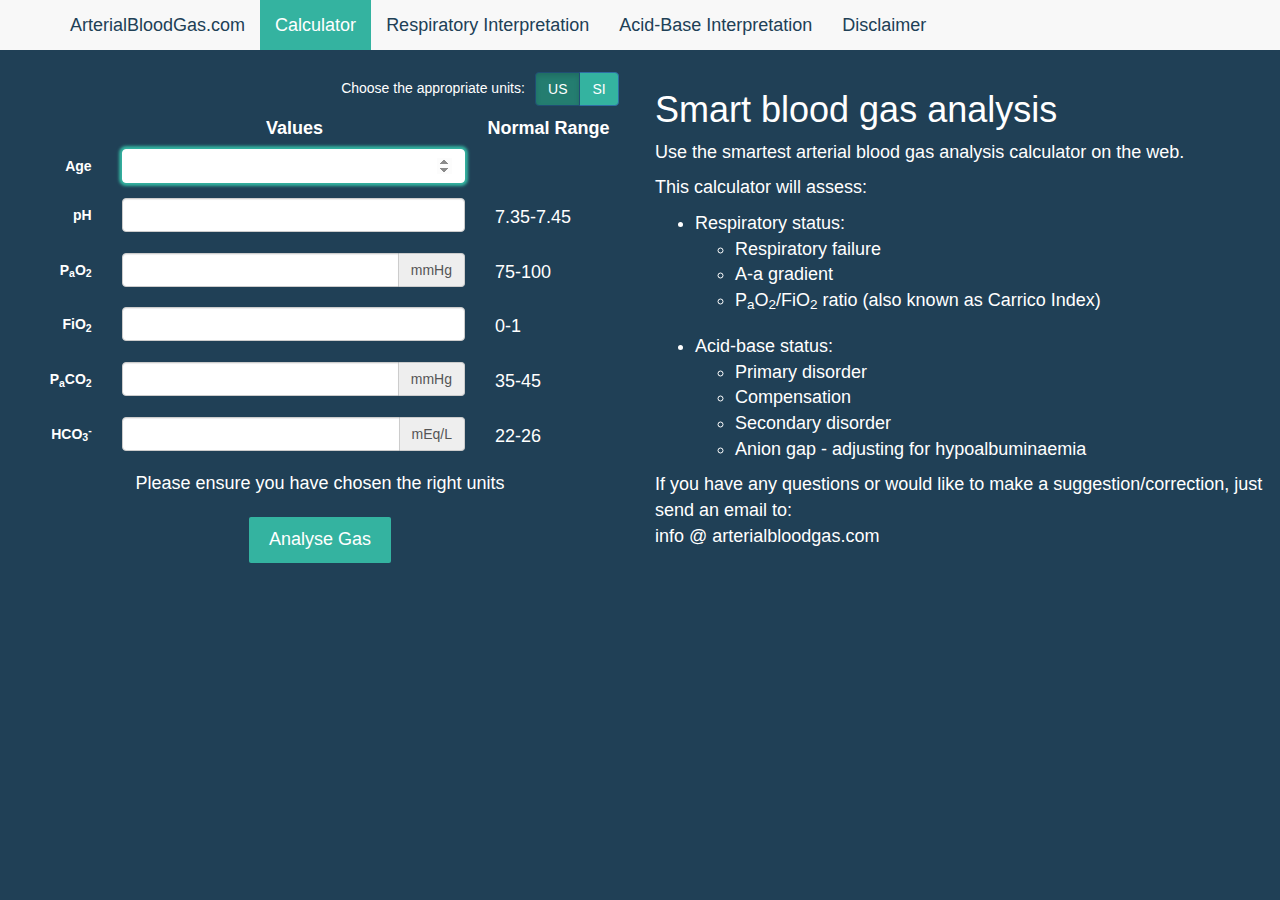
==== abg/index.html @ 32c5a771 "abg01" ====
<!DOCTYPE html>
<html>
	<head>
		<meta charset="utf-8">
		<meta http-equiv="X-UA-Compatible" content="IE=Edge">
		<meta name="viewport" content="device=device-width, initial-scale=1">
		<title>Arterial Blood Gas Calculator</title>
		<meta name="author" content="Matthew Attard">
		<meta name="description" content="The most advanced algorithmic arterial blood gas calculator that can assess respiratory function and acid-base disorders. You will also get suggested aetiologies for each disorder.">
		<meta name="keywords" content="arterial blood gas, blood gas analysis, blood gas">
		<link type="text/css" rel="stylesheet" href="css/bootstrap/css/bootstrap.min.css">
		<link type="text/css" rel="stylesheet" href="css/calculator.css">
		<!--[if lt IE 9]>
			<script src="https://oss.maxcdn.com/html5shiv/3.7.2/html5shiv.min.js"></script>
	      	<script src="https://oss.maxcdn.com/respond/1.4.2/respond.min.js"></script>
		<![endif]-->
	</head>
	<body>
		<header>
			<nav class="navbar navbar-default">
				<div class="container">
				    <div class="navbar-header">
				      	<button type="button" class="navbar-toggle collapsed" data-toggle="collapse" data-target="#navbar-collapse" aria-expanded="false">
					        <span class="sr-only">Toggle navigation</span>
					        <span class="icon-bar"></span>
					        <span class="icon-bar"></span>
					        <span class="icon-bar"></span>
				      	</button>
				      	<span class="navbar-brand">ArterialBloodGas.com</span>
				    </div>
				    <div class="collapse navbar-collapse" id="navbar-collapse">
				      	<ul class="nav navbar-nav">
				        	<li class="active"><a href="index.html">Calculator<span class="sr-only">(current)</span></a></li>
				            <li><a href="respiratoryanalysis.html">Respiratory Interpretation</a></li>
	        				<li><a href="acidbaseanalysis.html">Acid-Base Interpretation</a></li>
				      		<li><a href="disclaimer.html">Disclaimer</a></li>
				      	</ul>
				    </div>
				</div>
			</nav>
		</header>
		<main>
			<div class="mask"></div>
			<div class="container-fluid" id="abgcalc">
				<div class="row">
					<div class="col-sm-6">
						<div class="row" id="units">
							<div class="col-xs'12">
								<span>Choose the appropriate units:</span>
								<div class="btn-group label">
									<button type="button" class="btn btn-primary active US-toggle">US</button>
									<button type="button" class="btn btn-primary SI-toggle">SI</button>
								</div>
							</div>
						</div>
						<form role="form" class="form-horizontal" name="abgcalc">
							<p class="col-xs-2"></p>
							<p class="form-control-static col-xs-7 header text-center">Values</p>
							<p class="form-control-static col-xs-3 header">Normal Range</p>
							<div class="form-group">
								<label for="age" class="col-xs-2 control-label">Age</label>
								<div class="col-xs-7">
									<input type="number" step="1" min="1" class="form-control" id="age" name="age" required>
								</div>
							</div>
							<div class="form-group">
								<label for="pH" class="col-xs-2 control-label">pH</label>
								<div class="col-xs-7">
									<input type="number" step="0.01" min="1" class="form-control" id="pH" name="pH" required>
								</div>
								<p class="form-control-static col-xs-3">7.35-7.45</p>
							</div>
							<div class="form-group">
								<label for="PaO2" class="col-xs-2 control-label">P<sub>a</sub>O<sub>2</sub></label>
								<div class="col-xs-7">
									<div class="input-group">
										<input type="number" min="1" step="0.1" class="form-control" id="PaO2" name="PaO2" required>
										<div class="input-group-addon"><span class="US">mmHg</span><span class="SI">kPa</span></div>
									</div>
								</div>
								<p class="form-control-static col-xs-3 US">75-100</p>
								<p class="form-control-static col-xs-3 SI">11-13</p>
							</div>
							<div class="form-group">
								<label for="FiO2" class="col-xs-2 control-label">FiO<sub>2</sub></label>
								<div class="col-xs-7">
									<input type="number" min="0" max="1" step="0.01" class="form-control" id="FiO2" name="FiO2" required>
								</div>
								<p class="form-control-static col-xs-3">0-1</p>
							</div>
							<div class="form-group">
								<label for="PaCO2" class="col-xs-2 control-label">P<sub>a</sub>CO<sub>2</sub></label>
								<div class="col-xs-7">
									<div class="input-group">
										<input type="number" min="1" step="0.1" class="form-control" id="PaCO2" name="PaCO2">
										<div class="input-group-addon"><span class="US">mmHg</span><span class="SI">kPa</span></div>
									</div>
								</div>
								<p class="form-control-static col-xs-3 US">35-45</p>
								<p class="form-control-static col-xs-3 SI">4.7-6.0</p>
							</div>	
							<div class="form-group">
								<label for="HCO3" class="col-xs-2 control-label">HCO<sub>3</sub><sup>-</sup></label>
								<div class="col-xs-7">
									<div class="input-group">
										<input type="number" min="1" step="0.1" class="form-control" id="HCO3" name="HCO3">
										<div class='input-group-addon'>mEq/L</div>
									</div>
								</div>
								<p class="form-control-static col-xs-3">22-26</p>
							</div>
							<p id="reminder">Please ensure you have chosen the right units</p>
							<input type="submit" value="Analyse Gas">
						</form>
					</div>
					<div class="col-sm-6">
						<h1>Smart blood gas analysis</h1>
						<p>Use the smartest arterial blood gas analysis calculator on the web.</p>
						<p>This calculator will assess:</p>
						<ul>
							<li>Respiratory status:</li>
							<ul>
								<li>Respiratory failure</li>
								<li>A-a gradient</li>
								<li>P<sub>a</sub>O<sub>2</sub>/FiO<sub>2</sub> ratio (also known as Carrico Index)</li>
							</ul>
							<br>
							<li>Acid-base status:</li>
							<ul>
								<li>Primary disorder</li>
								<li>Compensation</li>
								<li>Secondary disorder</li>
								<li>Anion gap - adjusting for hypoalbuminaemia</li>
							</ul>
						</ul>
						<p>If you have any questions or would like to make a suggestion/correction, just send an email to:<br> info @ arterialbloodgas.com</p>
					</div>
				</div>
				<div id="results">
					<div class="aniongap-modal">
						<a href="#" id='closeanion'>&times;</a>
						<h3>Anion Gap Calculator</h3>
						<form role="form" class="form" id="submitanion">
							<div class="row">
								<div class="col-sm-4 col-xs-6">
									<div class="form-group">
		    							<label for="sodium">Na<sup>+</sup></label>
		    							<div class="input-group">
		    								<input type="number" min="1" step="1" value="0" class="form-control" id="sodium" required>
		    								<div class="input-group-addon electrolyte-addon"></div>
		    							</div>
		  							</div>
	  							</div>
	  							<div class="col-sm-4 col-xs-6">
		  							<div class="form-group">
		    							<label for="chloride">Cl<sup>-</sup></label>
		    							<div class="input-group">
		    								<input type="number" min="1" step="1" value="0" class="form-control" id="chloride" required>
		    								<div class="input-group-addon electrolyte-addon"></div>
		    							</div>
		  							</div>
	  							</div>
	  							<div class="col-sm-4 col-xs-6">
		  							<div class="form-group">
		    							<label for="albumin">Albumin</label>
		    							<div class="input-group">
		    								<input type="number" min="1" step="1" value="0" class="form-control" id="albumin" placeholder="Only add if low">
		    								<div class="input-group-addon albumin-addon"></div>
		    							</div>
		    							<p class="hidden-xs">Only add albumin if low.</p>
		  							</div>
		  						</div>
  							</div>
  							<input type="submit" class="modal-button" value="Check Anion Gap" id="checkanionbutton">
						</form>
					</div>
					<div class="submitted-values">
						<h2>What you submitted:</h2>
					</div>
					<div class="validity" role="alert"></div>
					<div class="results-table">
						<div class="row">
							<div class="col-sm-6">
								<div class="respiratory">
									<h2>Respiratory Disorder:</h2>
								</div>
							</div>
							<div class="col-sm-6">
								<div class="acidbase">
									<h2>Acid-Base Disorder:</h2>
									<div class="acidbase-results"></div>
								</div>
							</div>
						</div>
					</div>
					<div class="buttons">
						<button id="reanalyse">Analyse another ABG</button>
					</div>
				</div>
			</div>
		</main>
		<!--jQuery-->
		<script src="js/jquery.js"></script>
		<!--Bootstrap JS-->
		<script src="css/bootstrap/js/bootstrap.min.js"></script>
		<!--ABG calculator-->
		<script src="js/calc.js"></script>
	</body>
</html>
---- abg/css/calculator.css ----
body {
	background-color: #204056;
}

.navbar-brand, .navbar a {
	color: #204056 !important;
}

.navbar {
	border-radius: 0;
	border: none;
}
.navbar-default .navbar-nav > .active > a {
	background-color: #34B3A0;
	color: white !important;
}

.navbar-default .navbar-nav > .active > a:hover, .navbar-default .navbar-nav > li > a:hover {
	background-color: #247D70;
	color: white !important;
}

.mask {
	position: fixed;
	top: 0px;
	left: 0px;
	background-color: gray;
	opacity: 0.5;
	z-index: 1;
}

h1, h2, h3, label, p, li, button, input[type=submit], #units, .submitted-value {
	color: white;
}

h3 {
	text-align: center;
}

p, li, button, input[type=submit], .submitted-value, .badge {
	font-size: 18px;
}

#units {
	text-align: right;
}

.btn-group {
	display: inline-block;
	vertical-align: middle;
}

.btn-group button {
	background-color: #34B3A0;
}

.btn-group button:hover {
	background-color: #204056;
}

.btn-group .active {
	background-color: #247D70;
}

#abgcalc, #results {
	min-height: 600px;
}

form, #units {
	max-width: 700px;
	margin: auto;
}

.form-control:focus {
	border: 1px solid white;
	box-shadow: 0px 0px 3px 3px #34B3A0;
}

.header {
	font-size: 18px;
	font-weight: bold;
}

#reminder {
	text-align: center;
}

.submitted-values, #results > .results-table {
	margin-bottom: 10px;
	border-bottom: 3px solid #34B3A0;
}

.submitted-value {
	text-align: center;
	vertical-align: middle;
	padding: 10px 0px;
}

#results {
	display: none;
}

#reanalyse, input[type=submit], .modal-button {
	border: none;
	border-radius: 2px;
	padding: 10px 20px;
	display: block;
	color: white;
	background-color: #34B3A0;
	margin: 20px auto;
	font-size: 18px;
}

#submitanion {
	padding: 30px 15px;
}

#submitanion label {
	margin: 10px;
}

.checkanion {
	border: none;
	border-radius: 2px;
	padding: 5px 10px;
	color: white;
	background-color: #34B3A0;
	font-size: 14px;
	width: 195px;
	margin-left: 20px;
}

.aniongap-modal {
	height: 320px;
	position: fixed;
	background-color: #204056;
	border-radius: 2px;
	display: none;
	z-index: 2;
}

#closeanion {
	position: absolute;
	right: 15px;
	font-size: 26px;
	color: white;
}

#closeanion:hover {
	text-decoration: none;
}

.aniongap-modal p {
	font-size: 16px;
	padding-top: 5px;
}

.glyphicon {
	color: #34B3A0;
}

#reanalyse:hover, input[type=submit]:hover, .modal-button:hover, .checkanion:hover {
	color: #34B3A0;
	background-color: white;
}

.acidbase a:hover {
	text-decoration: none;
}

@media screen and (max-width: 1200px) {
	.submitted-values > .values-row > .row > .submitted-value > span {
		display: block !important;
	}
}

@media screen and (max-width: 767px) {
	.aniongap-modal {
		height: 360px;
	}
}

@media screen and (max-width: 560px) {
	.submitted-values > .values-row > .row > .submitted-value > span {
		display: block !important;
	}
}

@media screen and (max-width: 520px) {
	.checkanion {
		display: block;
		margin: auto;
	}
}

@media screen and (max-width: 400px) {
	.form-group > .form-control-static {
		font-size: 13px;
	}
}
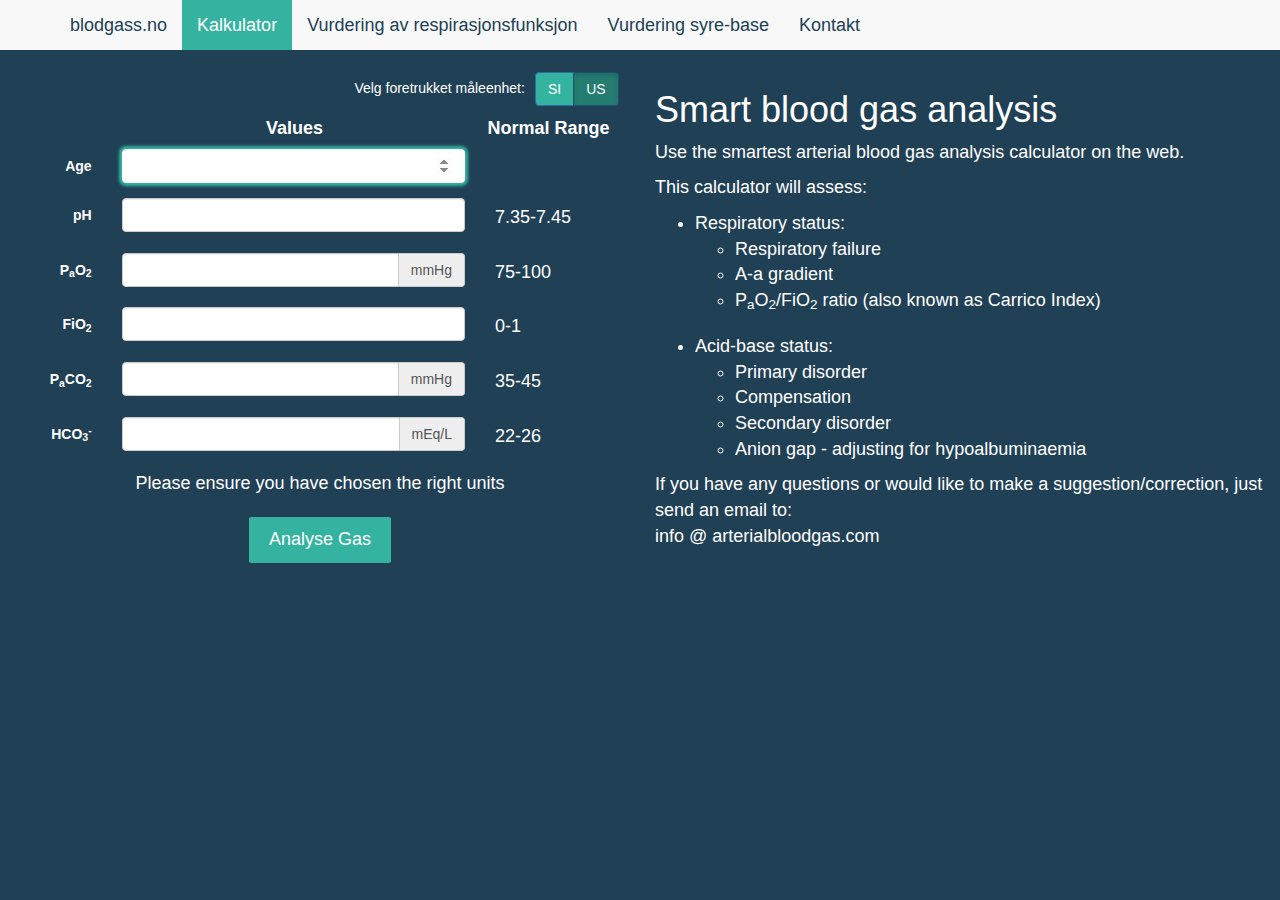
==== commit 1af38937: "abg03" ====
--- a/abg/index.html
+++ b/abg/index.html
@@ -4,7 +4,7 @@
 		<meta charset="utf-8">
 		<meta http-equiv="X-UA-Compatible" content="IE=Edge">
 		<meta name="viewport" content="device=device-width, initial-scale=1">
-		<title>Arterial Blood Gas Calculator</title>
+		<title>Blodgass den digitale kalkulatoren på norsk</title>
 		<meta name="author" content="Matthew Attard">
 		<meta name="description" content="The most advanced algorithmic arterial blood gas calculator that can assess respiratory function and acid-base disorders. You will also get suggested aetiologies for each disorder.">
 		<meta name="keywords" content="arterial blood gas, blood gas analysis, blood gas">
@@ -26,14 +26,14 @@
 					        <span class="icon-bar"></span>
 					        <span class="icon-bar"></span>
 				      	</button>
-				      	<span class="navbar-brand">ArterialBloodGas.com</span>
+				      	<span class="navbar-brand">blodgass.no</span>
 				    </div>
 				    <div class="collapse navbar-collapse" id="navbar-collapse">
 				      	<ul class="nav navbar-nav">
-				        	<li class="active"><a href="index.html">Calculator<span class="sr-only">(current)</span></a></li>
-				            <li><a href="respiratoryanalysis.html">Respiratory Interpretation</a></li>
-	        				<li><a href="acidbaseanalysis.html">Acid-Base Interpretation</a></li>
-				      		<li><a href="disclaimer.html">Disclaimer</a></li>
+				        	<li class="active"><a href="index.html">Kalkulator<span class="sr-only">(current)</span></a></li>
+				            <li><a href="respiratoryanalysis.html">Vurdering av respirasjonsfunksjon</a></li>
+	        				<li><a href="acidbaseanalysis.html">Vurdering syre-base</a></li>
+					      		<li><a href="disclaimer.html">Kontakt</a></li>
 				      	</ul>
 				    </div>
 				</div>
@@ -46,10 +46,10 @@
 					<div class="col-sm-6">
 						<div class="row" id="units">
 							<div class="col-xs'12">
-								<span>Choose the appropriate units:</span>
+								<span>Velg foretrukket måleenhet:</span>
 								<div class="btn-group label">
+									<button type="button" class="btn btn-primary SI-toggle">SI</button>
 									<button type="button" class="btn btn-primary active US-toggle">US</button>
-									<button type="button" class="btn btn-primary SI-toggle">SI</button>
 								</div>
 							</div>
 						</div>
@@ -98,7 +98,7 @@
 								</div>
 								<p class="form-control-static col-xs-3 US">35-45</p>
 								<p class="form-control-static col-xs-3 SI">4.7-6.0</p>
-							</div>	
+							</div>
 							<div class="form-group">
 								<label for="HCO3" class="col-xs-2 control-label">HCO<sub>3</sub><sup>-</sup></label>
 								<div class="col-xs-7">
@@ -206,4 +206,4 @@
 		<!--ABG calculator-->
 		<script src="js/calc.js"></script>
 	</body>
-</html>+</html>
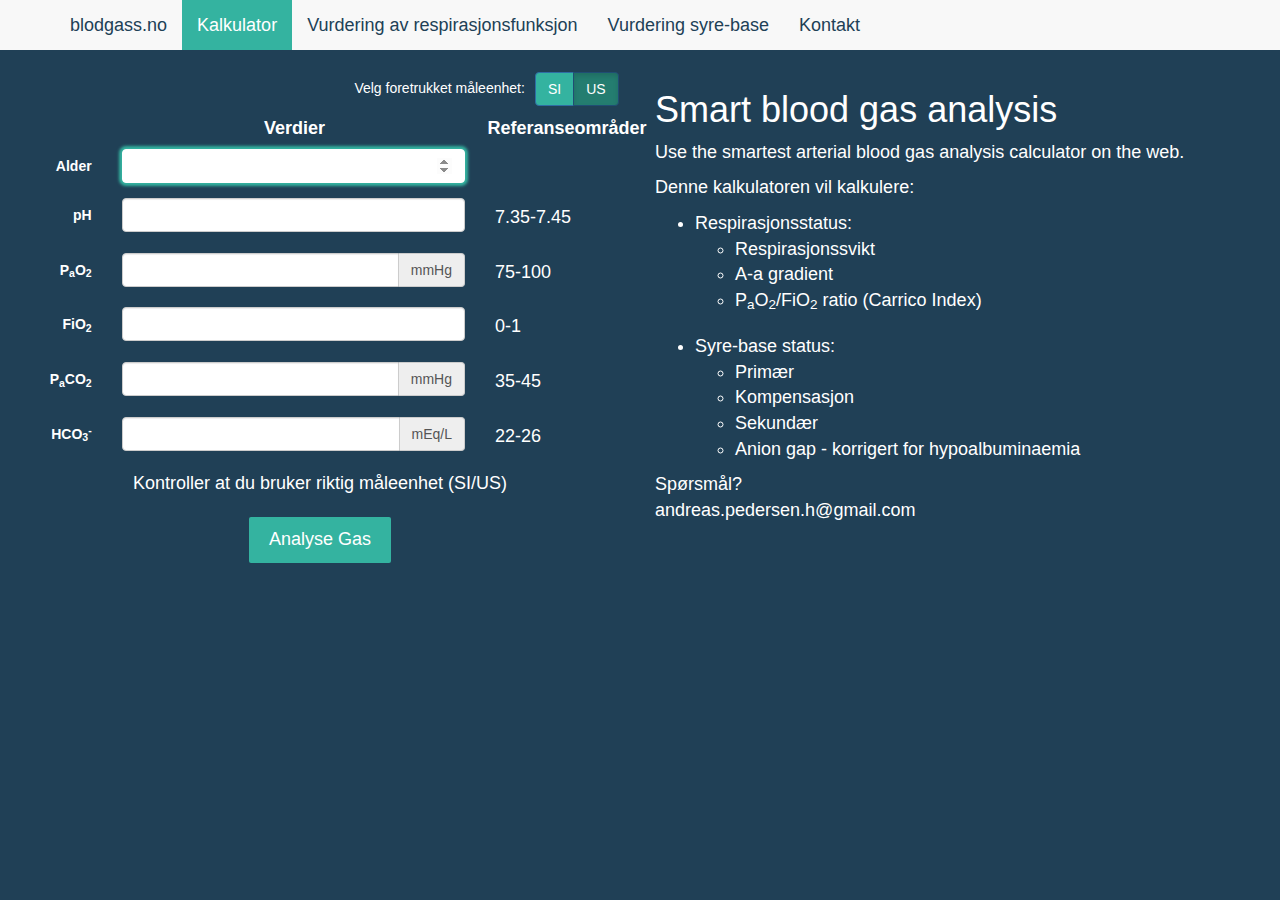
==== commit 6ea1f79c: "abg04" ====
--- a/abg/index.html
+++ b/abg/index.html
@@ -55,10 +55,10 @@
 						</div>
 						<form role="form" class="form-horizontal" name="abgcalc">
 							<p class="col-xs-2"></p>
-							<p class="form-control-static col-xs-7 header text-center">Values</p>
-							<p class="form-control-static col-xs-3 header">Normal Range</p>
-							<div class="form-group">
-								<label for="age" class="col-xs-2 control-label">Age</label>
+							<p class="form-control-static col-xs-7 header text-center">Verdier</p>
+							<p class="form-control-static col-xs-3 header">Referanseområder</p>
+							<div class="form-group">
+								<label for="age" class="col-xs-2 control-label">Alder</label>
 								<div class="col-xs-7">
 									<input type="number" step="1" min="1" class="form-control" id="age" name="age" required>
 								</div>
@@ -109,37 +109,37 @@
 								</div>
 								<p class="form-control-static col-xs-3">22-26</p>
 							</div>
-							<p id="reminder">Please ensure you have chosen the right units</p>
+							<p id="reminder">Kontroller at du bruker riktig måleenhet (SI/US)</p>
 							<input type="submit" value="Analyse Gas">
 						</form>
 					</div>
 					<div class="col-sm-6">
 						<h1>Smart blood gas analysis</h1>
 						<p>Use the smartest arterial blood gas analysis calculator on the web.</p>
-						<p>This calculator will assess:</p>
+						<p>Denne kalkulatoren vil kalkulere:</p>
 						<ul>
-							<li>Respiratory status:</li>
+							<li>Respirasjonsstatus:</li>
 							<ul>
-								<li>Respiratory failure</li>
+								<li>Respirasjonssvikt</li>
 								<li>A-a gradient</li>
-								<li>P<sub>a</sub>O<sub>2</sub>/FiO<sub>2</sub> ratio (also known as Carrico Index)</li>
+								<li>P<sub>a</sub>O<sub>2</sub>/FiO<sub>2</sub> ratio (Carrico Index)</li>
 							</ul>
 							<br>
-							<li>Acid-base status:</li>
+							<li>Syre-base status:</li>
 							<ul>
-								<li>Primary disorder</li>
-								<li>Compensation</li>
-								<li>Secondary disorder</li>
-								<li>Anion gap - adjusting for hypoalbuminaemia</li>
+								<li>Primær</li>
+								<li>Kompensasjon</li>
+								<li>Sekundær</li>
+								<li>Anion gap - korrigert for hypoalbuminaemia</li>
 							</ul>
 						</ul>
-						<p>If you have any questions or would like to make a suggestion/correction, just send an email to:<br> info @ arterialbloodgas.com</p>
+						<p>Spørsmål?<br> andreas.pedersen.h@gmail.com</p>
 					</div>
 				</div>
 				<div id="results">
 					<div class="aniongap-modal">
 						<a href="#" id='closeanion'>&times;</a>
-						<h3>Anion Gap Calculator</h3>
+						<h3>Anion Gap Kalkulator</h3>
 						<form role="form" class="form" id="submitanion">
 							<div class="row">
 								<div class="col-sm-4 col-xs-6">
@@ -167,7 +167,7 @@
 		    								<input type="number" min="1" step="1" value="0" class="form-control" id="albumin" placeholder="Only add if low">
 		    								<div class="input-group-addon albumin-addon"></div>
 		    							</div>
-		    							<p class="hidden-xs">Only add albumin if low.</p>
+		    							<p class="hidden-xs">Kun hvis lav albumin.</p>
 		  							</div>
 		  						</div>
   							</div>
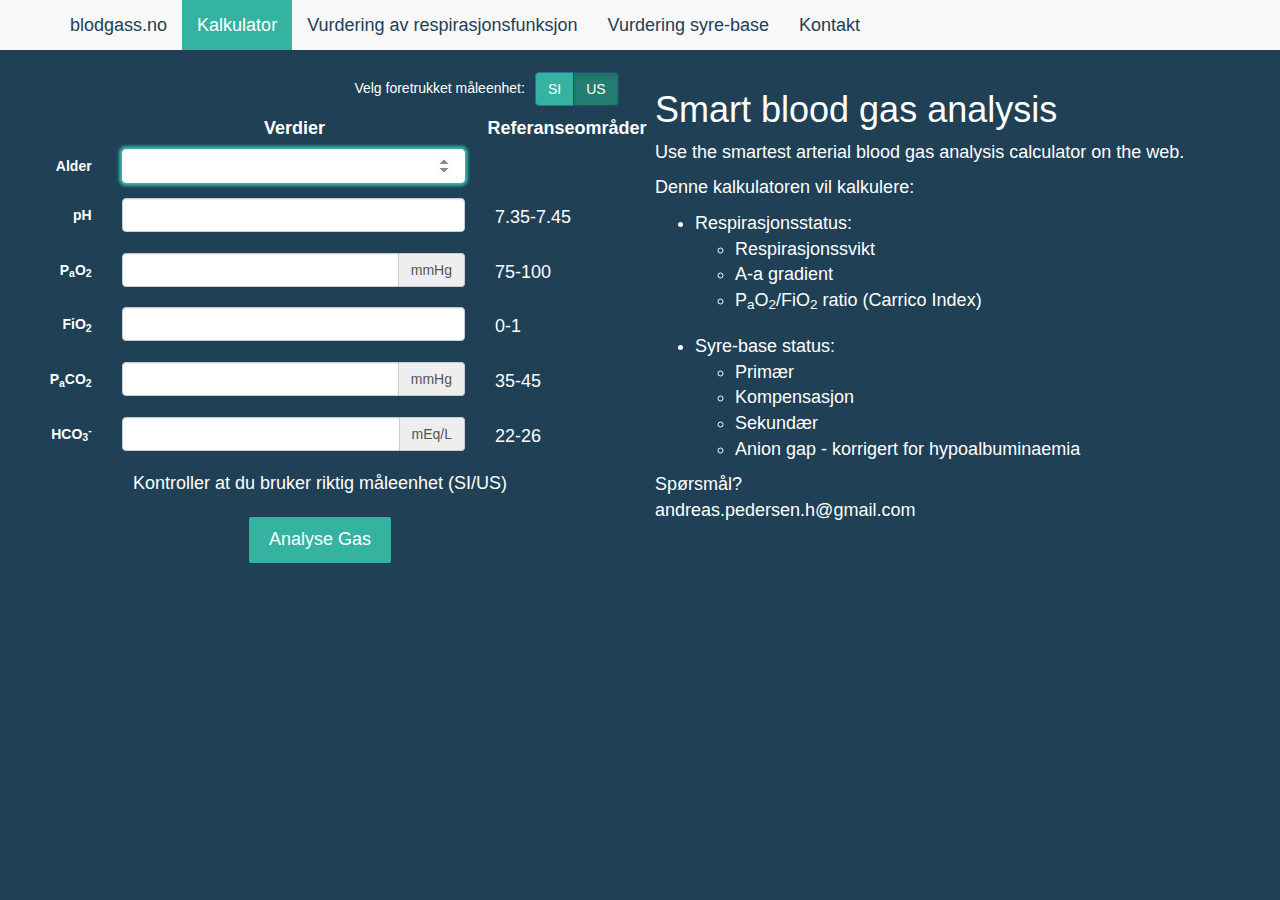
==== commit a0f0dd32: "abg05" ====
--- a/abg/index.html
+++ b/abg/index.html
@@ -167,7 +167,7 @@
 		    								<input type="number" min="1" step="1" value="0" class="form-control" id="albumin" placeholder="Only add if low">
 		    								<div class="input-group-addon albumin-addon"></div>
 		    							</div>
-		    							<p class="hidden-xs">Kun hvis lav albumin.</p>
+		    							<p class="hidden-xs">Kun ved lav albumin.</p>
 		  							</div>
 		  						</div>
   							</div>
@@ -175,26 +175,26 @@
 						</form>
 					</div>
 					<div class="submitted-values">
-						<h2>What you submitted:</h2>
+						<h2>Verdier:</h2>
 					</div>
 					<div class="validity" role="alert"></div>
 					<div class="results-table">
 						<div class="row">
 							<div class="col-sm-6">
 								<div class="respiratory">
-									<h2>Respiratory Disorder:</h2>
+									<h2>Respirasjonsforstyrrelser:</h2>
 								</div>
 							</div>
 							<div class="col-sm-6">
 								<div class="acidbase">
-									<h2>Acid-Base Disorder:</h2>
+									<h2>Syre-Base forstyrrelser:</h2>
 									<div class="acidbase-results"></div>
 								</div>
 							</div>
 						</div>
 					</div>
 					<div class="buttons">
-						<button id="reanalyse">Analyse another ABG</button>
+						<button id="reanalyse">Ny analyse</button>
 					</div>
 				</div>
 			</div>
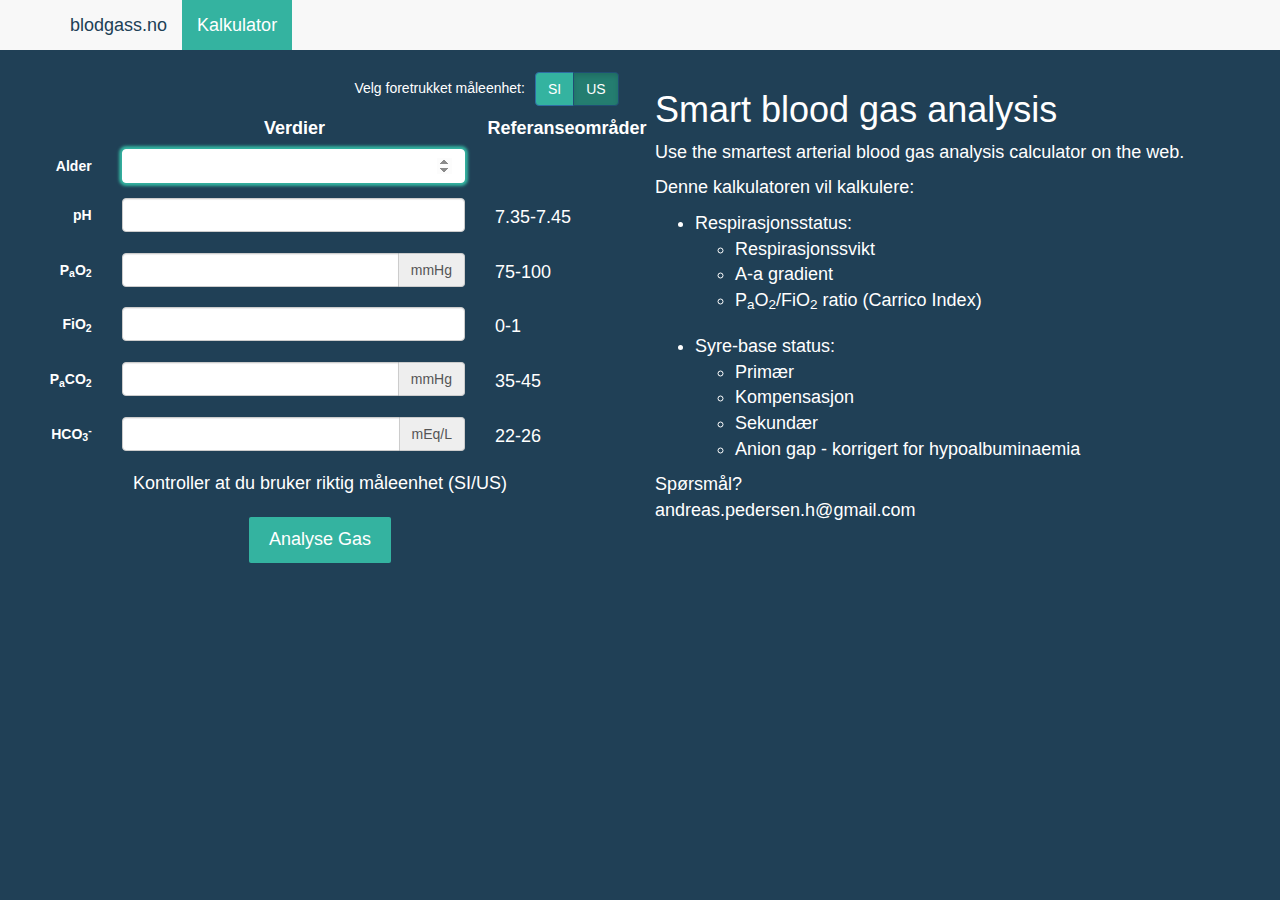
==== commit 9e13b895: "abg07" ====
--- a/abg/index.html
+++ b/abg/index.html
@@ -31,9 +31,9 @@
 				    <div class="collapse navbar-collapse" id="navbar-collapse">
 				      	<ul class="nav navbar-nav">
 				        	<li class="active"><a href="index.html">Kalkulator<span class="sr-only">(current)</span></a></li>
-				            <li><a href="respiratoryanalysis.html">Vurdering av respirasjonsfunksjon</a></li>
+				        <!--    <li><a href="respiratoryanalysis.html">Vurdering av respirasjonsfunksjon</a></li>
 	        				<li><a href="acidbaseanalysis.html">Vurdering syre-base</a></li>
-					      		<li><a href="disclaimer.html">Kontakt</a></li>
+					      		<li><a href="disclaimer.html">Kontakt</a></li> -->
 				      	</ul>
 				    </div>
 				</div>
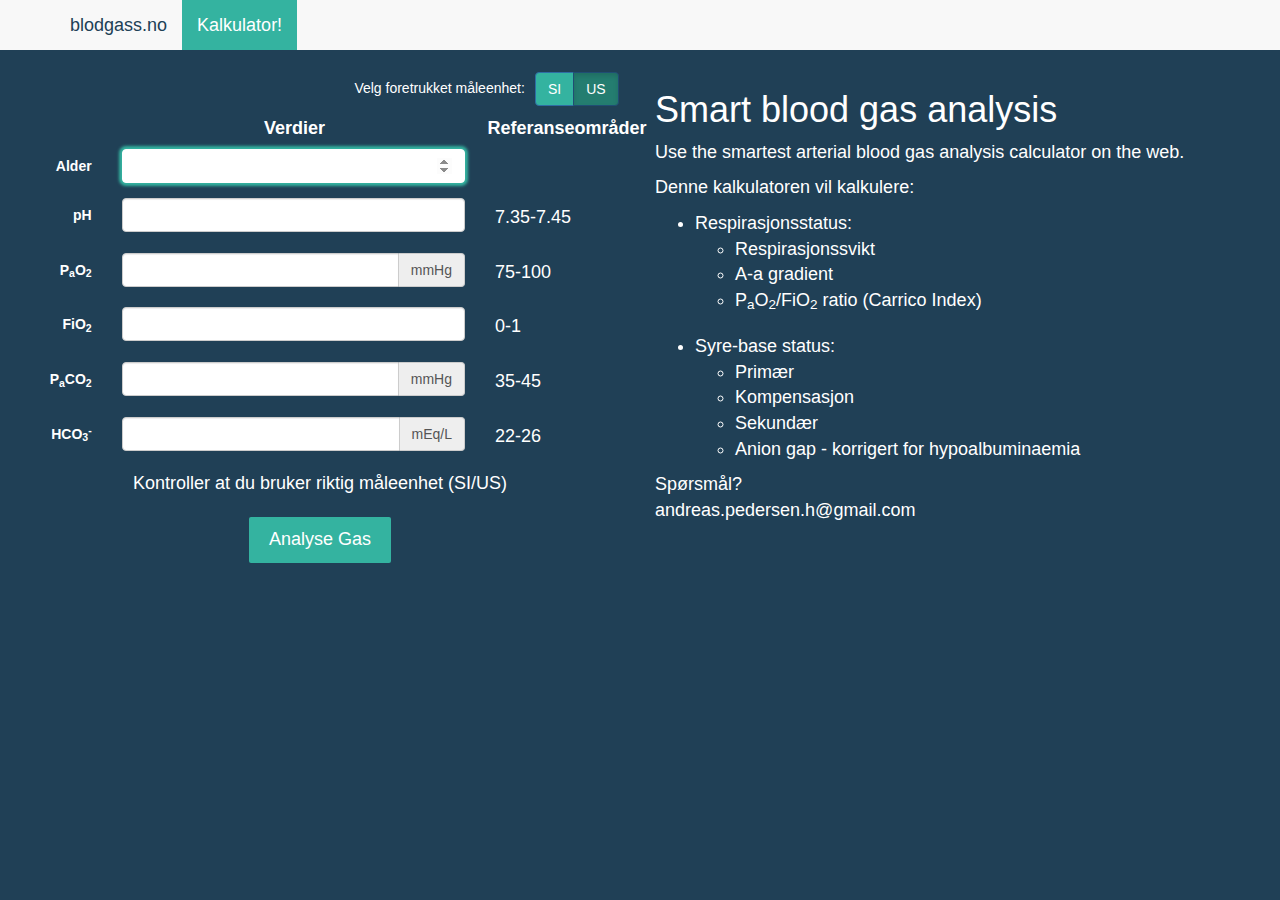
==== commit 4e514f51: "test" ====
--- a/abg/index.html
+++ b/abg/index.html
@@ -4,7 +4,7 @@
 		<meta charset="utf-8">
 		<meta http-equiv="X-UA-Compatible" content="IE=Edge">
 		<meta name="viewport" content="device=device-width, initial-scale=1">
-		<title>Blodgass den digitale kalkulatoren på norsk</title>
+		<title>Blodgass den digitale kalkulatoren på norsk!</title>
 		<meta name="author" content="Matthew Attard">
 		<meta name="description" content="The most advanced algorithmic arterial blood gas calculator that can assess respiratory function and acid-base disorders. You will also get suggested aetiologies for each disorder.">
 		<meta name="keywords" content="arterial blood gas, blood gas analysis, blood gas">
@@ -30,7 +30,7 @@
 				    </div>
 				    <div class="collapse navbar-collapse" id="navbar-collapse">
 				      	<ul class="nav navbar-nav">
-				        	<li class="active"><a href="index.html">Kalkulator<span class="sr-only">(current)</span></a></li>
+				        	<li class="active"><a href="index.html">Kalkulator!<span class="sr-only">(current)</span></a></li>
 				        <!--    <li><a href="respiratoryanalysis.html">Vurdering av respirasjonsfunksjon</a></li>
 	        				<li><a href="acidbaseanalysis.html">Vurdering syre-base</a></li>
 					      		<li><a href="disclaimer.html">Kontakt</a></li> -->
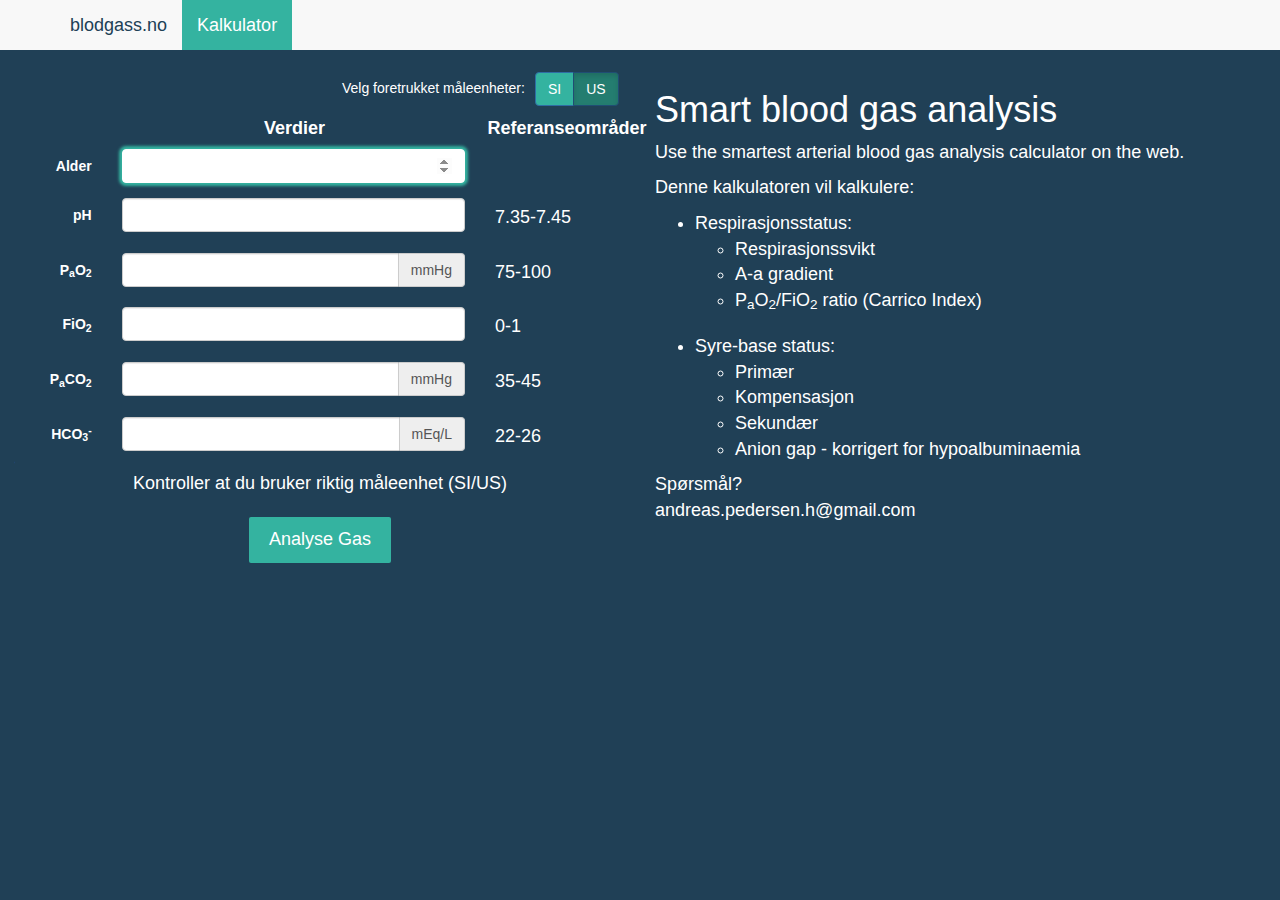
==== commit ed141e11: "test" ====
--- a/abg/index.html
+++ b/abg/index.html
@@ -30,7 +30,7 @@
 				    </div>
 				    <div class="collapse navbar-collapse" id="navbar-collapse">
 				      	<ul class="nav navbar-nav">
-				        	<li class="active"><a href="index.html">Kalkulator!<span class="sr-only">(current)</span></a></li>
+				        	<li class="active"><a href="index.html">Kalkulator<span class="sr-only">(current)</span></a></li>
 				        <!--    <li><a href="respiratoryanalysis.html">Vurdering av respirasjonsfunksjon</a></li>
 	        				<li><a href="acidbaseanalysis.html">Vurdering syre-base</a></li>
 					      		<li><a href="disclaimer.html">Kontakt</a></li> -->
@@ -46,7 +46,7 @@
 					<div class="col-sm-6">
 						<div class="row" id="units">
 							<div class="col-xs'12">
-								<span>Velg foretrukket måleenhet:</span>
+								<span>Velg foretrukket måleenheter:</span>
 								<div class="btn-group label">
 									<button type="button" class="btn btn-primary SI-toggle">SI</button>
 									<button type="button" class="btn btn-primary active US-toggle">US</button>
